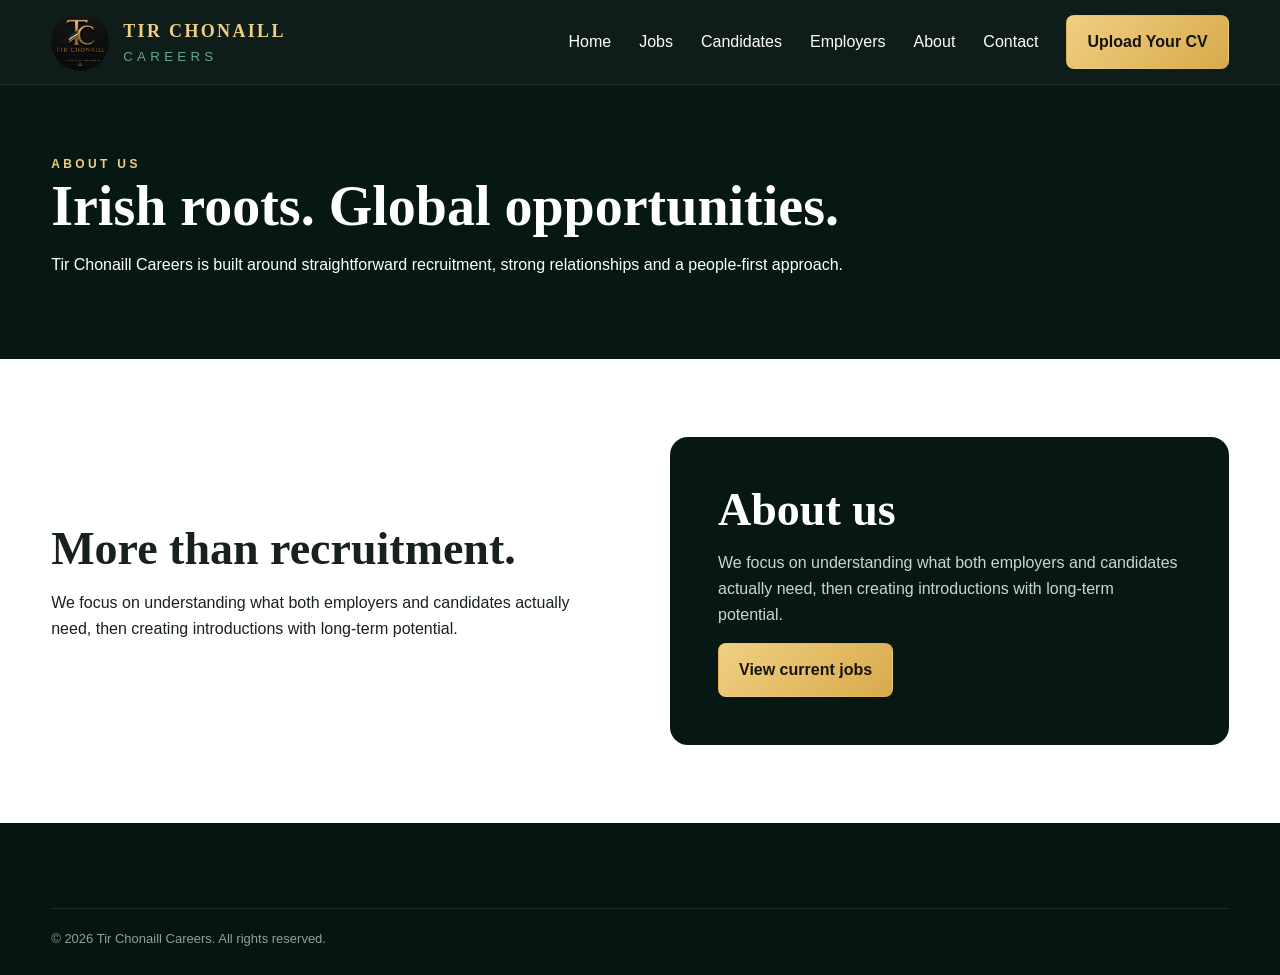
==== about.html @ 7bf4bdb2 "Add files via upload" ====
<!doctype html><html lang="en"><head><meta charset="utf-8"><meta name="viewport" content="width=device-width,initial-scale=1"><title>About us | Tir Chonaill Careers</title><link rel="stylesheet" href="css/style.css"></head><body><header class="header"><div class="container nav"><a class="brand" href="index.html"><img src="images/logo.jpg"><div><strong>TIR CHONAILL</strong><small>CAREERS</small></div></a><button class="mobile-toggle">☰</button><nav class="navlinks"><a href="index.html">Home</a><a href="jobs.html">Jobs</a><a href="candidates.html">Candidates</a><a href="employers.html">Employers</a><a href="about.html">About</a><a href="contact.html">Contact</a><a class="btn btn-gold" href="apply.html">Upload Your CV</a></nav></div></header><section class="page-hero"><div class="container"><span class="eyebrow">About us</span><h1>Irish roots. Global opportunities.</h1><p>Tir Chonaill Careers is built around straightforward recruitment, strong relationships and a people-first approach.</p></div></section><main class="section"><div class="container split"><div><h2>More than recruitment.</h2><p>We focus on understanding what both employers and candidates actually need, then creating introductions with long-term potential.</p></div><div class="panel"><h2>About us</h2><p>We focus on understanding what both employers and candidates actually need, then creating introductions with long-term potential.</p><a class="btn btn-gold" href="jobs.html">View current jobs</a></div></div></main><footer class="footer"><div class="container"><div class="copyright">© 2026 Tir Chonaill Careers. All rights reserved.</div></div></footer><script src="js/main.js"></script></body></html>
---- css/style.css ----
:root{--ink:#071814;--green:#0c5137;--green2:#123c2e;--gold:#d8aa4b;--gold2:#f0cf82;--paper:#f8f6f1;--text:#17211e;--muted:#66706c;--line:#e4e1da;--white:#fff}*{box-sizing:border-box}html{scroll-behavior:smooth}body{margin:0;font-family:Inter,Arial,sans-serif;color:var(--text);background:#fff;line-height:1.6}h1,h2,h3{font-family:Georgia,'Times New Roman',serif;line-height:1.08;margin:0 0 16px}a{text-decoration:none;color:inherit}.container{width:min(1180px,92%);margin:auto}.header{position:sticky;top:0;z-index:20;background:rgba(5,20,17,.96);color:#fff;border-bottom:1px solid rgba(255,255,255,.08)}.nav{height:84px;display:flex;align-items:center;justify-content:space-between;gap:24px}.brand{display:flex;align-items:center;gap:14px}.brand img{width:58px;height:58px;object-fit:cover;object-position:50% 20%;border-radius:50%}.brand strong{font-family:Georgia,serif;letter-spacing:.13em;color:var(--gold2);font-size:18px}.brand small{display:block;letter-spacing:.32em;color:#67a781}.navlinks{display:flex;gap:28px;align-items:center}.navlinks a:hover{color:var(--gold2)}.btn{display:inline-flex;align-items:center;justify-content:center;padding:13px 20px;border-radius:8px;font-weight:700;border:1px solid transparent;cursor:pointer}.btn-gold{background:linear-gradient(135deg,var(--gold2),var(--gold));color:#16130c}.btn-outline{border-color:rgba(255,255,255,.65);color:#fff}.btn-green{background:var(--green);color:#fff}.hero{color:#fff;background:radial-gradient(circle at 75% 25%,rgba(216,170,75,.22),transparent 35%),linear-gradient(115deg,#061713,#0b2d25 55%,#17251f);padding:92px 0 82px;overflow:hidden}.hero-grid{display:grid;grid-template-columns:1.2fr .8fr;align-items:center;gap:60px}.eyebrow{text-transform:uppercase;letter-spacing:.28em;font-size:12px;color:var(--gold2);font-weight:700}.hero h1{font-size:clamp(48px,7vw,82px);max-width:850px}.hero h1 span{color:var(--gold)}.hero p{font-size:19px;max-width:650px;color:#dce5e1}.hero-actions{display:flex;gap:14px;flex-wrap:wrap;margin-top:30px}.hero-mark{border:1px solid rgba(216,170,75,.35);padding:28px;border-radius:24px;background:rgba(255,255,255,.04);text-align:center}.hero-mark img{width:min(330px,100%);border-radius:18px;box-shadow:0 25px 60px rgba(0,0,0,.35)}.features{padding:28px 0;border-bottom:1px solid var(--line);background:#fff}.feature-grid{display:grid;grid-template-columns:repeat(4,1fr)}.feature{padding:10px 24px;border-right:1px solid var(--line)}.feature:last-child{border:0}.feature b{display:block;text-transform:uppercase;letter-spacing:.1em;font-size:12px}.feature span{color:var(--muted);font-size:14px}.section{padding:78px 0}.section-soft{background:var(--paper)}.section-head{display:flex;justify-content:space-between;gap:30px;align-items:end;margin-bottom:34px}.section h2{font-size:46px}.jobs-grid{display:grid;grid-template-columns:repeat(3,1fr);gap:18px}.job-card{border:1px solid var(--line);border-radius:12px;padding:25px;background:#fff;box-shadow:0 8px 24px rgba(20,30,25,.05);transition:.2s}.job-card:hover{transform:translateY(-3px);box-shadow:0 14px 35px rgba(20,30,25,.1)}.job-card:before{content:'';display:block;width:40px;height:3px;background:var(--gold);margin-bottom:18px}.job-card h3{font-family:Inter,Arial,sans-serif;font-size:19px}.meta{display:grid;gap:5px;color:#5d6762;font-size:14px;margin:14px 0}.job-link{color:var(--green);font-weight:800}.split{display:grid;grid-template-columns:1fr 1fr;gap:60px;align-items:center}.panel{background:var(--ink);color:#fff;padding:48px;border-radius:18px}.panel p{color:#cbd6d1}.page-hero{background:var(--ink);color:#fff;padding:65px 0}.page-hero h1{font-size:56px}.filters{display:grid;grid-template-columns:2fr 1fr 1fr auto;gap:12px;margin-bottom:28px}.input,select,textarea{width:100%;padding:14px 15px;border:1px solid #d8d8d3;border-radius:8px;background:#fff;font:inherit}textarea{min-height:150px}.form{display:grid;gap:14px}.form-row{display:grid;grid-template-columns:1fr 1fr;gap:14px}.notice{padding:15px;border-radius:8px;background:#eef6f1;color:#24513d;font-size:14px}.footer{background:#051512;color:#d4ddd9;padding:50px 0 25px}.footer-grid{display:grid;grid-template-columns:2fr 1fr 1fr;gap:40px}.footer h3{color:var(--gold2)}.copyright{border-top:1px solid rgba(255,255,255,.1);margin-top:35px;padding-top:20px;color:#8fa099;font-size:13px}.mobile-toggle{display:none}.empty{padding:30px;border:1px dashed #bbb;border-radius:10px;color:var(--muted)}@media(max-width:850px){.mobile-toggle{display:block;background:none;border:0;color:#fff;font-size:25px}.navlinks{display:none;position:absolute;top:84px;left:0;right:0;background:#061713;padding:24px;flex-direction:column}.navlinks.open{display:flex}.hero-grid,.split{grid-template-columns:1fr}.hero-mark{display:none}.feature-grid{grid-template-columns:1fr 1fr}.feature:nth-child(2){border-right:0}.jobs-grid{grid-template-columns:1fr}.filters{grid-template-columns:1fr}.section-head{align-items:start;flex-direction:column}.footer-grid{grid-template-columns:1fr}.form-row{grid-template-columns:1fr}}@media(max-width:520px){.brand strong,.brand small{display:none}.feature-grid{grid-template-columns:1fr}.feature{border-right:0;border-bottom:1px solid var(--line)}.hero{padding:65px 0}.hero h1{font-size:48px}.page-hero h1,.section h2{font-size:40px}}
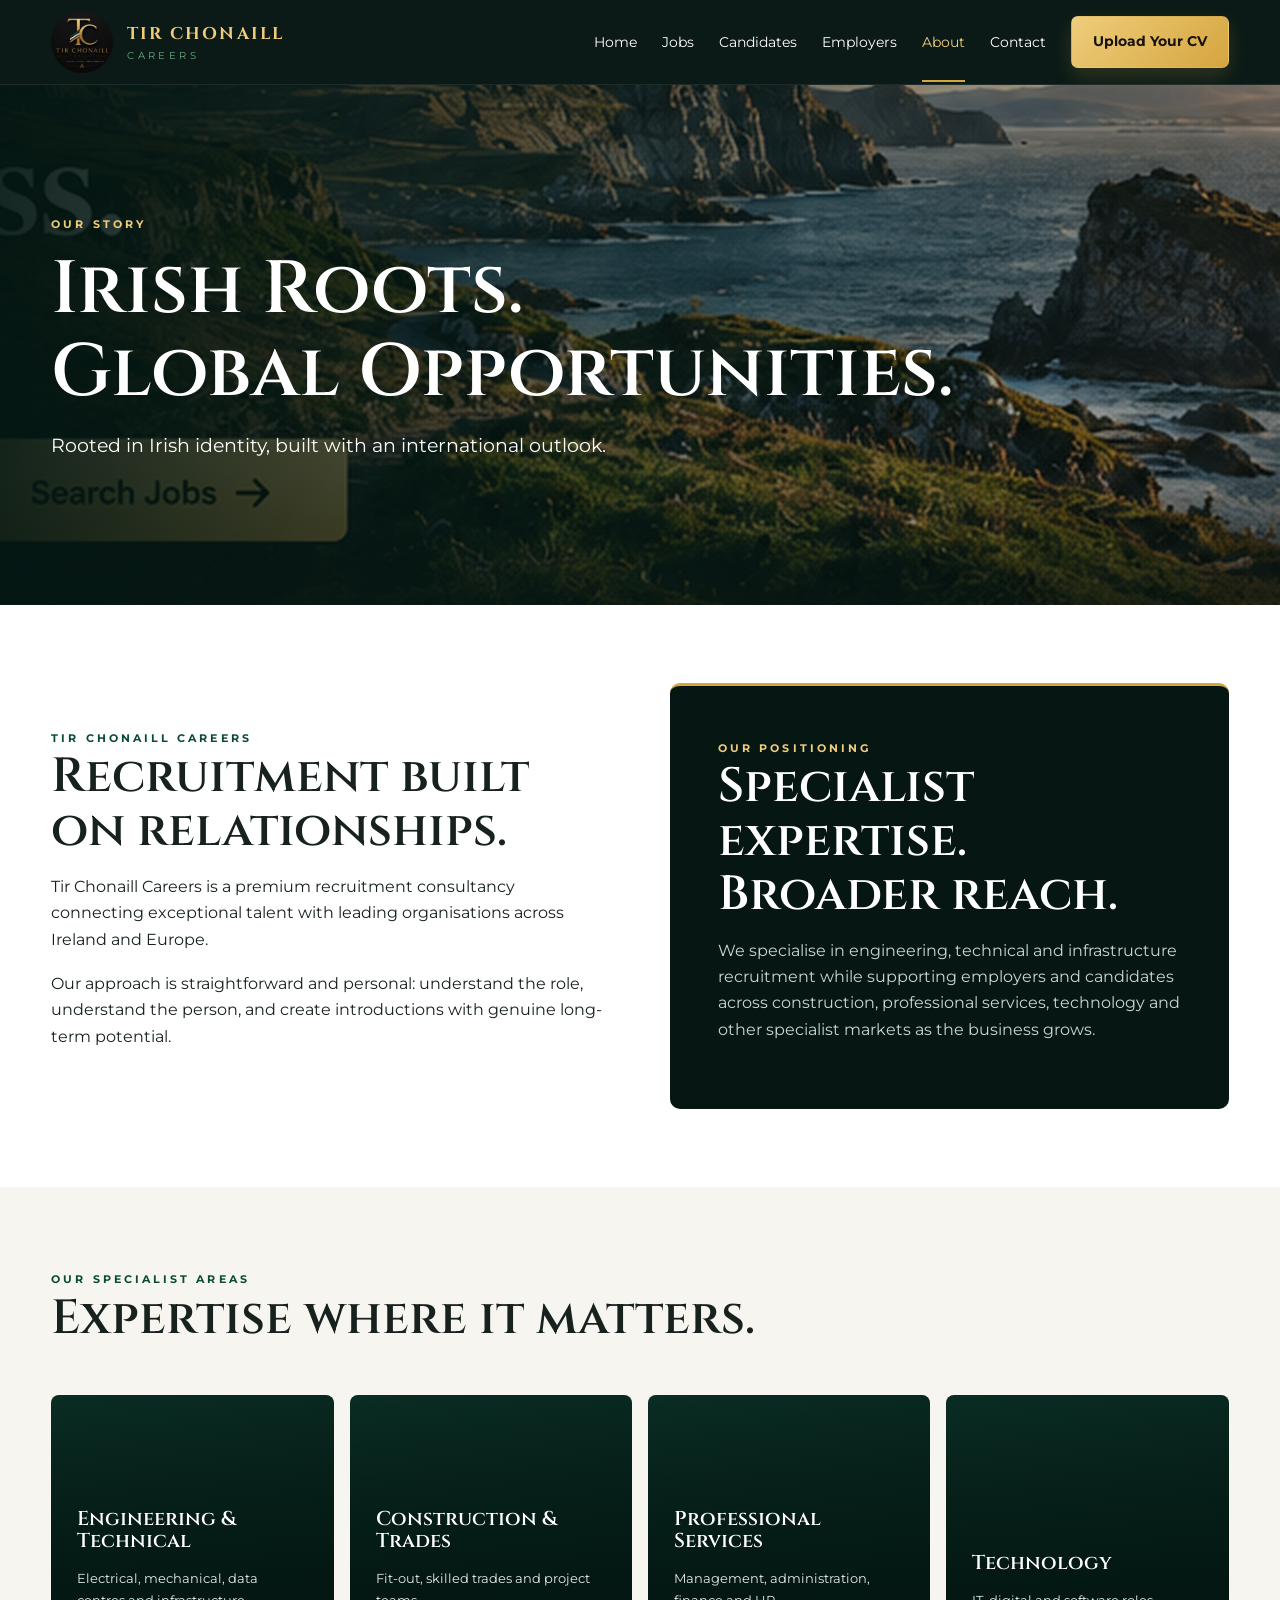
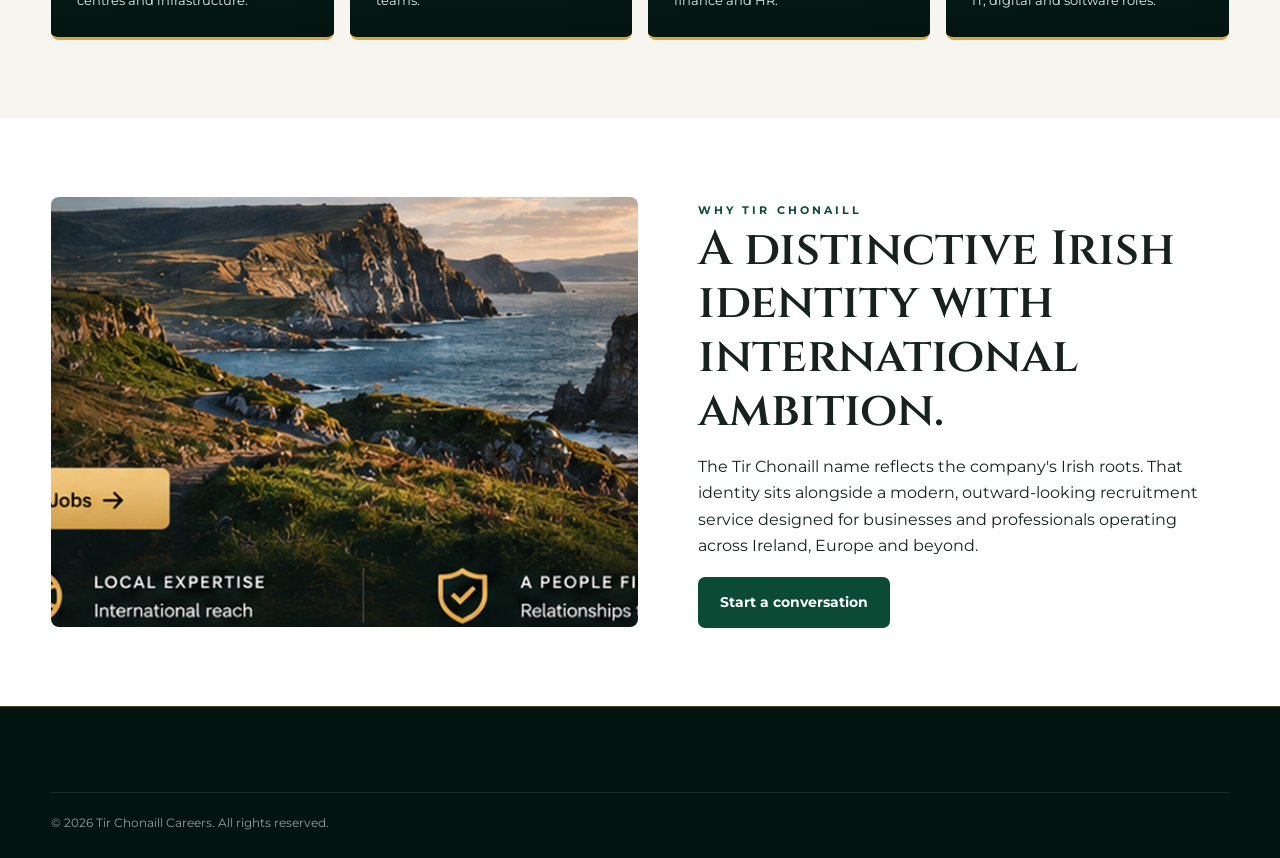
==== commit ca186972: "Add files via upload" ====
--- a/about.html
+++ b/about.html
@@ -1 +1,6 @@
-<!doctype html><html lang="en"><head><meta charset="utf-8"><meta name="viewport" content="width=device-width,initial-scale=1"><title>About us | Tir Chonaill Careers</title><link rel="stylesheet" href="css/style.css"></head><body><header class="header"><div class="container nav"><a class="brand" href="index.html"><img src="images/logo.jpg"><div><strong>TIR CHONAILL</strong><small>CAREERS</small></div></a><button class="mobile-toggle">☰</button><nav class="navlinks"><a href="index.html">Home</a><a href="jobs.html">Jobs</a><a href="candidates.html">Candidates</a><a href="employers.html">Employers</a><a href="about.html">About</a><a href="contact.html">Contact</a><a class="btn btn-gold" href="apply.html">Upload Your CV</a></nav></div></header><section class="page-hero"><div class="container"><span class="eyebrow">About us</span><h1>Irish roots. Global opportunities.</h1><p>Tir Chonaill Careers is built around straightforward recruitment, strong relationships and a people-first approach.</p></div></section><main class="section"><div class="container split"><div><h2>More than recruitment.</h2><p>We focus on understanding what both employers and candidates actually need, then creating introductions with long-term potential.</p></div><div class="panel"><h2>About us</h2><p>We focus on understanding what both employers and candidates actually need, then creating introductions with long-term potential.</p><a class="btn btn-gold" href="jobs.html">View current jobs</a></div></div></main><footer class="footer"><div class="container"><div class="copyright">© 2026 Tir Chonaill Careers. All rights reserved.</div></div></footer><script src="js/main.js"></script></body></html>+<!doctype html><html lang="en"><head><meta charset="utf-8"><meta name="viewport" content="width=device-width,initial-scale=1"><title>About | Tir Chonaill Careers</title><link rel="stylesheet" href="css/style.css"></head><body><header class="header"><div class="container nav"><a class="brand" href="index.html"><img src="images/logo.jpg" alt="Tir Chonaill Careers"><div><strong>TIR CHONAILL</strong><small>CAREERS</small></div></a><button class="mobile-toggle">☰</button><nav class="navlinks"><a href="index.html">Home</a><a href="jobs.html">Jobs</a><a href="candidates.html">Candidates</a><a href="employers.html">Employers</a><a class="active" href="about.html">About</a><a href="contact.html">Contact</a><a class="btn btn-gold" href="apply.html">Upload Your CV</a></nav></div></header>
+<section class="about-hero"><div class="container"><span class="eyebrow">Our story</span><h1>Irish Roots.<br>Global Opportunities.</h1><p>Rooted in Irish identity, built with an international outlook.</p></div></section>
+<main><section class="section"><div class="container split"><div><span class="eyebrow dark">Tir Chonaill Careers</span><h2>Recruitment built on relationships.</h2><p>Tir Chonaill Careers is a premium recruitment consultancy connecting exceptional talent with leading organisations across Ireland and Europe.</p><p>Our approach is straightforward and personal: understand the role, understand the person, and create introductions with genuine long-term potential.</p></div><div class="panel"><span class="eyebrow">Our positioning</span><h2>Specialist expertise. Broader reach.</h2><p>We specialise in engineering, technical and infrastructure recruitment while supporting employers and candidates across construction, professional services, technology and other specialist markets as the business grows.</p></div></div></section>
+<section class="section section-soft"><div class="container"><div class="section-head"><div><span class="eyebrow dark">Our specialist areas</span><h2>Expertise where it matters.</h2></div></div><div class="sector-grid"><article class="sector-card"><h3>Engineering &amp; Technical</h3><p>Electrical, mechanical, data centres and infrastructure.</p></article><article class="sector-card"><h3>Construction &amp; Trades</h3><p>Fit-out, skilled trades and project teams.</p></article><article class="sector-card"><h3>Professional Services</h3><p>Management, administration, finance and HR.</p></article><article class="sector-card"><h3>Technology</h3><p>IT, digital and software roles.</p></article></div></div></section>
+<section class="section"><div class="container story-grid"><div class="story-image"></div><div><span class="eyebrow dark">Why Tir Chonaill</span><h2>A distinctive Irish identity with international ambition.</h2><p>The Tir Chonaill name reflects the company's Irish roots. That identity sits alongside a modern, outward-looking recruitment service designed for businesses and professionals operating across Ireland, Europe and beyond.</p><a class="btn btn-green" href="contact.html">Start a conversation</a></div></div></section></main>
+<footer class="footer"><div class="container"><div class="copyright">© 2026 Tir Chonaill Careers. All rights reserved.</div></div></footer><script src="js/main.js"></script></body></html>
--- a/css/style.css
+++ b/css/style.css
@@ -1 +1,10 @@
-:root{--ink:#071814;--green:#0c5137;--green2:#123c2e;--gold:#d8aa4b;--gold2:#f0cf82;--paper:#f8f6f1;--text:#17211e;--muted:#66706c;--line:#e4e1da;--white:#fff}*{box-sizing:border-box}html{scroll-behavior:smooth}body{margin:0;font-family:Inter,Arial,sans-serif;color:var(--text);background:#fff;line-height:1.6}h1,h2,h3{font-family:Georgia,'Times New Roman',serif;line-height:1.08;margin:0 0 16px}a{text-decoration:none;color:inherit}.container{width:min(1180px,92%);margin:auto}.header{position:sticky;top:0;z-index:20;background:rgba(5,20,17,.96);color:#fff;border-bottom:1px solid rgba(255,255,255,.08)}.nav{height:84px;display:flex;align-items:center;justify-content:space-between;gap:24px}.brand{display:flex;align-items:center;gap:14px}.brand img{width:58px;height:58px;object-fit:cover;object-position:50% 20%;border-radius:50%}.brand strong{font-family:Georgia,serif;letter-spacing:.13em;color:var(--gold2);font-size:18px}.brand small{display:block;letter-spacing:.32em;color:#67a781}.navlinks{display:flex;gap:28px;align-items:center}.navlinks a:hover{color:var(--gold2)}.btn{display:inline-flex;align-items:center;justify-content:center;padding:13px 20px;border-radius:8px;font-weight:700;border:1px solid transparent;cursor:pointer}.btn-gold{background:linear-gradient(135deg,var(--gold2),var(--gold));color:#16130c}.btn-outline{border-color:rgba(255,255,255,.65);color:#fff}.btn-green{background:var(--green);color:#fff}.hero{color:#fff;background:radial-gradient(circle at 75% 25%,rgba(216,170,75,.22),transparent 35%),linear-gradient(115deg,#061713,#0b2d25 55%,#17251f);padding:92px 0 82px;overflow:hidden}.hero-grid{display:grid;grid-template-columns:1.2fr .8fr;align-items:center;gap:60px}.eyebrow{text-transform:uppercase;letter-spacing:.28em;font-size:12px;color:var(--gold2);font-weight:700}.hero h1{font-size:clamp(48px,7vw,82px);max-width:850px}.hero h1 span{color:var(--gold)}.hero p{font-size:19px;max-width:650px;color:#dce5e1}.hero-actions{display:flex;gap:14px;flex-wrap:wrap;margin-top:30px}.hero-mark{border:1px solid rgba(216,170,75,.35);padding:28px;border-radius:24px;background:rgba(255,255,255,.04);text-align:center}.hero-mark img{width:min(330px,100%);border-radius:18px;box-shadow:0 25px 60px rgba(0,0,0,.35)}.features{padding:28px 0;border-bottom:1px solid var(--line);background:#fff}.feature-grid{display:grid;grid-template-columns:repeat(4,1fr)}.feature{padding:10px 24px;border-right:1px solid var(--line)}.feature:last-child{border:0}.feature b{display:block;text-transform:uppercase;letter-spacing:.1em;font-size:12px}.feature span{color:var(--muted);font-size:14px}.section{padding:78px 0}.section-soft{background:var(--paper)}.section-head{display:flex;justify-content:space-between;gap:30px;align-items:end;margin-bottom:34px}.section h2{font-size:46px}.jobs-grid{display:grid;grid-template-columns:repeat(3,1fr);gap:18px}.job-card{border:1px solid var(--line);border-radius:12px;padding:25px;background:#fff;box-shadow:0 8px 24px rgba(20,30,25,.05);transition:.2s}.job-card:hover{transform:translateY(-3px);box-shadow:0 14px 35px rgba(20,30,25,.1)}.job-card:before{content:'';display:block;width:40px;height:3px;background:var(--gold);margin-bottom:18px}.job-card h3{font-family:Inter,Arial,sans-serif;font-size:19px}.meta{display:grid;gap:5px;color:#5d6762;font-size:14px;margin:14px 0}.job-link{color:var(--green);font-weight:800}.split{display:grid;grid-template-columns:1fr 1fr;gap:60px;align-items:center}.panel{background:var(--ink);color:#fff;padding:48px;border-radius:18px}.panel p{color:#cbd6d1}.page-hero{background:var(--ink);color:#fff;padding:65px 0}.page-hero h1{font-size:56px}.filters{display:grid;grid-template-columns:2fr 1fr 1fr auto;gap:12px;margin-bottom:28px}.input,select,textarea{width:100%;padding:14px 15px;border:1px solid #d8d8d3;border-radius:8px;background:#fff;font:inherit}textarea{min-height:150px}.form{display:grid;gap:14px}.form-row{display:grid;grid-template-columns:1fr 1fr;gap:14px}.notice{padding:15px;border-radius:8px;background:#eef6f1;color:#24513d;font-size:14px}.footer{background:#051512;color:#d4ddd9;padding:50px 0 25px}.footer-grid{display:grid;grid-template-columns:2fr 1fr 1fr;gap:40px}.footer h3{color:var(--gold2)}.copyright{border-top:1px solid rgba(255,255,255,.1);margin-top:35px;padding-top:20px;color:#8fa099;font-size:13px}.mobile-toggle{display:none}.empty{padding:30px;border:1px dashed #bbb;border-radius:10px;color:var(--muted)}@media(max-width:850px){.mobile-toggle{display:block;background:none;border:0;color:#fff;font-size:25px}.navlinks{display:none;position:absolute;top:84px;left:0;right:0;background:#061713;padding:24px;flex-direction:column}.navlinks.open{display:flex}.hero-grid,.split{grid-template-columns:1fr}.hero-mark{display:none}.feature-grid{grid-template-columns:1fr 1fr}.feature:nth-child(2){border-right:0}.jobs-grid{grid-template-columns:1fr}.filters{grid-template-columns:1fr}.section-head{align-items:start;flex-direction:column}.footer-grid{grid-template-columns:1fr}.form-row{grid-template-columns:1fr}}@media(max-width:520px){.brand strong,.brand small{display:none}.feature-grid{grid-template-columns:1fr}.feature{border-right:0;border-bottom:1px solid var(--line)}.hero{padding:65px 0}.hero h1{font-size:48px}.page-hero h1,.section h2{font-size:40px}}
+@import url('https://fonts.googleapis.com/css2?family=Cinzel:wght@500;600&family=Montserrat:wght@400;500;600;700&display=swap');
+:root{--ink:#061713;--charcoal:#111716;--green:#0b4b35;--green2:#123c2e;--gold:#d5a53f;--gold2:#efcd7b;--paper:#f7f5ef;--text:#17211e;--muted:#68716d;--line:#e2dfd7;--white:#fff}*{box-sizing:border-box}html{scroll-behavior:smooth}body{margin:0;font-family:'Montserrat',Arial,sans-serif;color:var(--text);background:#fff;line-height:1.65}h1,h2,h3{font-family:'Cinzel',Georgia,serif;line-height:1.12;margin:0 0 16px;font-weight:600}p{margin:0 0 18px}a{text-decoration:none;color:inherit}.container{width:min(1180px,92%);margin:auto}.header{position:sticky;top:0;z-index:20;background:rgba(4,19,16,.97);color:#fff;border-bottom:1px solid rgba(255,255,255,.08)}.nav{min-height:84px;display:flex;align-items:center;justify-content:space-between;gap:24px}.brand{display:flex;align-items:center;gap:14px}.brand img{width:62px;height:62px;object-fit:cover;object-position:50% 18%;border-radius:50%}.brand strong{font-family:'Cinzel',serif;letter-spacing:.12em;color:var(--gold2);font-size:17px}.brand small{display:block;letter-spacing:.34em;color:#65aa81;font-size:10px}.navlinks{display:flex;gap:25px;align-items:center;font-size:14px}.navlinks>a:not(.btn){padding:29px 0 25px;border-bottom:2px solid transparent}.navlinks>a.active,.navlinks>a:not(.btn):hover{color:var(--gold2);border-bottom-color:var(--gold)}.btn{display:inline-flex;align-items:center;justify-content:center;padding:13px 21px;border-radius:7px;font-weight:700;border:1px solid transparent;cursor:pointer;font-size:14px}.btn-gold{background:linear-gradient(135deg,var(--gold2),var(--gold));color:#16130c;box-shadow:0 8px 20px rgba(213,165,63,.18)}.btn-outline{border-color:rgba(255,255,255,.7);color:#fff;background:rgba(4,19,16,.22)}.btn-green{background:var(--green);color:#fff}.mobile-toggle{display:none}.eyebrow{text-transform:uppercase;letter-spacing:.28em;font-size:11px;color:var(--gold2);font-weight:700}.eyebrow.dark{color:var(--green)}
+.hero{color:#fff;background:linear-gradient(115deg,#041713 0%,#09271f 62%,#111b18 100%);padding:72px 0;overflow:hidden}.hero-grid{display:grid;grid-template-columns:1.12fr .88fr;align-items:center;gap:50px}.hero h1{font-size:clamp(48px,6vw,78px);letter-spacing:-.035em;margin-top:12px;max-width:780px}.hero h1 span{color:var(--gold)}.hero p{font-size:16px;max-width:690px;color:#dbe4e0}.hero .hero-lead{font-size:20px;color:#fff;max-width:680px}.hero .eyebrow span{color:#58b47d}.hero-actions{display:flex;gap:14px;flex-wrap:wrap;margin-top:28px}.hero-people{height:430px;position:relative}.hero-photo{position:absolute;background-size:cover;background-position:center;border:1px solid rgba(239,205,123,.32);box-shadow:0 24px 60px rgba(0,0,0,.32)}.hero-photo-one{width:72%;height:82%;right:0;top:0;background-image:linear-gradient(0deg,rgba(5,21,17,.15),rgba(5,21,17,.02)),url('../images/employer.jpg');border-radius:6px}.hero-photo-two{width:55%;height:58%;left:0;bottom:0;background-image:url('../images/candidate.jpg');border-radius:6px;border:6px solid #08251e}.features{padding:25px 0;border-bottom:1px solid var(--line);background:#fff}.feature-grid{display:grid;grid-template-columns:repeat(4,1fr)}.feature{padding:8px 24px;border-right:1px solid var(--line)}.feature:last-child{border:0}.feature b{display:block;text-transform:uppercase;letter-spacing:.1em;font-size:11px}.feature span{color:var(--muted);font-size:13px}.section{padding:78px 0}.section-soft{background:var(--paper)}.section-head{display:flex;justify-content:space-between;gap:30px;align-items:end;margin-bottom:34px}.section-head p{max-width:680px}.section h2{font-size:clamp(34px,4vw,48px)}.sector-grid{display:grid;grid-template-columns:repeat(4,1fr);gap:16px}.sector-card{min-height:245px;border-radius:8px;padding:26px;background:linear-gradient(160deg,#0b3228,#062019);color:#fff;display:flex;flex-direction:column;justify-content:flex-end;position:relative;overflow:hidden;border-bottom:3px solid var(--gold)}.sector-card:before{content:'';position:absolute;inset:0;background:linear-gradient(0deg,rgba(3,20,16,.94),rgba(3,20,16,.18));z-index:0}.sector-card.engineering{background-image:url('../images/engineer.jpg');background-size:cover;background-position:center}.sector-card.construction{background-image:url('../images/construction.jpg');background-size:cover;background-position:center}.sector-card.professional{background-image:url('../images/candidate.jpg');background-size:cover;background-position:center}.sector-card.technology{background-image:url('../images/office.jpg');background-size:cover;background-position:center}.sector-card>*{position:relative;z-index:1}.sector-card h3{font-size:20px;color:#fff}.sector-card p{font-size:13px;margin:0;color:#e4ece8}.sector-icon{font-size:30px;color:var(--gold2);margin-bottom:18px}.jobs-grid{display:grid;grid-template-columns:repeat(3,1fr);gap:18px}.job-card{border:1px solid var(--line);border-radius:10px;background:#fff;box-shadow:0 8px 24px rgba(20,30,25,.05);transition:.2s;overflow:hidden}.job-card:hover{transform:translateY(-3px);box-shadow:0 14px 35px rgba(20,30,25,.1)}.job-card .job-photo{height:150px;background-size:cover;background-position:center}.job-card .job-body{padding:23px}.job-card h3{font-family:'Montserrat',Arial,sans-serif;font-size:18px}.meta{display:grid;gap:5px;color:#5d6762;font-size:13px;margin:14px 0}.job-link{color:var(--green);font-weight:800}.global-band{background:linear-gradient(90deg,#061713,#0b3b2d);color:#fff;padding:48px 0;border-top:1px solid rgba(213,165,63,.4);border-bottom:1px solid rgba(213,165,63,.4)}.global-inner{display:grid;grid-template-columns:.85fr 1.15fr;gap:70px;align-items:center}.global-band h2{font-size:35px;margin:7px 0 0}.global-band p{margin:0;color:#d7e0dc}.people-strip{display:grid;grid-template-columns:1fr 1fr;background:#061713}.people-card{min-height:390px;background-size:cover;background-position:center;position:relative;display:flex;align-items:flex-end}.people-card:before{content:'';position:absolute;inset:0;background:linear-gradient(90deg,rgba(3,20,16,.94),rgba(3,20,16,.45))}.employer-photo:before{background:linear-gradient(270deg,rgba(3,20,16,.94),rgba(3,20,16,.4))}.candidate-photo{background-image:url('../images/candidate.jpg')}.employer-photo{background-image:url('../images/employer.jpg');justify-content:flex-end}.people-copy{position:relative;z-index:1;color:#fff;padding:50px;width:min(560px,92%)}.people-copy h2{font-size:38px}.people-copy p{color:#e0e8e4;font-size:15px;max-width:490px}.page-hero{background:linear-gradient(90deg,rgba(4,23,19,.97),rgba(4,23,19,.74)),url('../images/office.jpg');background-size:cover;background-position:center;color:#fff;padding:75px 0}.page-hero h1{font-size:clamp(42px,6vw,62px);max-width:780px}.page-hero p{max-width:700px;font-size:18px;color:#e0e8e4}.candidate-page{background-image:linear-gradient(90deg,rgba(4,23,19,.96),rgba(4,23,19,.46)),url('../images/candidate.jpg');background-position:center}.employer-page{background-image:linear-gradient(90deg,rgba(4,23,19,.96),rgba(4,23,19,.44)),url('../images/employer.jpg');background-position:center}.jobs-page{background-image:linear-gradient(90deg,rgba(4,23,19,.96),rgba(4,23,19,.52)),url('../images/engineer.jpg')}.about-hero{min-height:520px;display:flex;align-items:center;background-image:linear-gradient(90deg,rgba(4,23,19,.93),rgba(4,23,19,.22)),url('../images/hero.jpg');background-size:cover;background-position:center;color:#fff}.about-hero h1{font-size:clamp(46px,7vw,74px);margin-top:12px}.about-hero p{font-size:19px}.split{display:grid;grid-template-columns:1fr 1fr;gap:60px;align-items:center}.panel{background:var(--ink);color:#fff;padding:48px;border-radius:10px;border-top:3px solid var(--gold)}.panel p{color:#cbd6d1}.image-panel{min-height:440px;background-size:cover;background-position:center;border-radius:8px;box-shadow:0 18px 50px rgba(0,0,0,.12)}.candidate-panel{background-image:url('../images/candidate.jpg')}.employer-panel{background-image:url('../images/employer.jpg')}.three-grid{display:grid;grid-template-columns:repeat(3,1fr);gap:18px}.info-card{padding:30px;border:1px solid var(--line);background:#fff;border-radius:8px}.info-card b{color:var(--gold);font-family:'Cinzel',serif;font-size:24px}.info-card h3{font-size:21px;margin-top:10px}.story-grid{display:grid;grid-template-columns:1.05fr .95fr;gap:60px;align-items:center}.story-image{min-height:430px;background:url('../images/hero.jpg') center/cover;border-radius:8px}.filters{display:grid;grid-template-columns:2fr 1fr 1fr auto;gap:12px;margin-bottom:28px}.input,select,textarea{width:100%;padding:14px 15px;border:1px solid #d8d8d3;border-radius:7px;background:#fff;font:inherit}textarea{min-height:150px}.form{display:grid;gap:14px}.form-row{display:grid;grid-template-columns:1fr 1fr;gap:14px}.notice{padding:15px;border-radius:8px;background:#eef6f1;color:#24513d;font-size:14px}.footer{background:#041411;color:#d4ddd9;padding:50px 0 25px;border-top:1px solid rgba(213,165,63,.35)}.footer-grid{display:grid;grid-template-columns:2fr 1fr 1fr;gap:40px}.footer h3{color:var(--gold2)}.copyright{border-top:1px solid rgba(255,255,255,.1);margin-top:35px;padding-top:20px;color:#8fa099;font-size:12px}.empty{padding:30px;border:1px dashed #bbb;border-radius:10px;color:var(--muted)}
+@media(max-width:900px){.mobile-toggle{display:block;background:none;border:0;color:#fff;font-size:25px}.navlinks{display:none;position:absolute;top:84px;left:0;right:0;background:#061713;padding:24px;flex-direction:column}.navlinks.open{display:flex}.navlinks>a:not(.btn){padding:5px;border:0}.hero-grid,.split,.story-grid,.global-inner{grid-template-columns:1fr}.hero-people{height:360px}.sector-grid{grid-template-columns:1fr 1fr}.feature-grid{grid-template-columns:1fr 1fr}.feature:nth-child(2){border-right:0}.jobs-grid,.three-grid{grid-template-columns:1fr}.filters{grid-template-columns:1fr}.section-head{align-items:start;flex-direction:column}.people-strip{grid-template-columns:1fr}.people-card{min-height:360px}.footer-grid{grid-template-columns:1fr}.form-row{grid-template-columns:1fr}}
+@media(max-width:560px){.brand strong,.brand small{display:none}.feature-grid,.sector-grid{grid-template-columns:1fr}.feature{border-right:0;border-bottom:1px solid var(--line)}.hero{padding:55px 0}.hero h1{font-size:45px}.hero-people{height:290px}.hero-photo-one{width:82%}.hero-photo-two{width:58%}.section{padding:58px 0}.page-hero h1,.section h2{font-size:36px}.about-hero{min-height:440px}.people-copy{padding:36px 24px}}
+
+/* Refined homepage — intentionally restrained and editorial */
+.hero-refined{min-height:620px;display:flex;align-items:center;background-image:linear-gradient(90deg,rgba(4,23,19,.96) 0%,rgba(4,23,19,.84) 40%,rgba(4,23,19,.18) 72%,rgba(4,23,19,.08) 100%),url('../images/employer.jpg');background-size:cover;background-position:center;padding:90px 0}.hero-refined .refined-copy{max-width:700px}.hero-refined h1{font-size:clamp(50px,6.2vw,76px);max-width:760px}.hero-refined .hero-lead{font-size:21px;max-width:650px}.sectors-clean{background:#fff}.clean-intro{max-width:720px;margin-bottom:48px}.clean-intro h2{margin-top:10px}.clean-intro p{font-size:17px;color:var(--muted)}.sector-list{display:grid;grid-template-columns:repeat(4,1fr);border-top:1px solid var(--line);border-bottom:1px solid var(--line)}.sector-list article{padding:34px 30px 34px 0;margin-right:30px;border-right:1px solid var(--line)}.sector-list article:last-child{border-right:0;margin-right:0}.sector-list span{font-size:12px;letter-spacing:.18em;color:var(--gold);font-weight:700}.sector-list h3{font-family:'Montserrat',Arial,sans-serif;font-size:17px;margin:14px 0 10px}.sector-list p{font-size:13px;color:var(--muted);margin:0}.latest-clean{background:var(--paper)}.latest-clean .job-card{box-shadow:none;border-radius:3px}.latest-clean .job-card:hover{box-shadow:0 10px 25px rgba(20,30,25,.07)}.latest-clean .job-photo{display:none}.text-link{color:var(--green);font-weight:700;font-size:14px;border-bottom:1px solid rgba(11,75,53,.25);padding-bottom:3px}.approach-section{background:#fff}.approach-grid{display:grid;grid-template-columns:.95fr 1.05fr;gap:72px;align-items:center}.approach-image{min-height:500px;background:url('../images/candidate.jpg') center/cover;border-radius:2px}.approach-copy>p{font-size:17px;color:var(--muted);max-width:650px}.approach-copy h2{font-size:clamp(36px,4vw,50px);margin-top:10px}.approach-actions{display:grid;grid-template-columns:1fr 1fr;gap:38px;margin-top:38px;padding-top:32px;border-top:1px solid var(--line)}.approach-actions h3{font-family:'Montserrat',Arial,sans-serif;font-size:17px;margin-bottom:8px}.approach-actions p{font-size:13px;color:var(--muted)}.closing-band{background:#071d17;color:#fff;text-align:center;padding:68px 0;border-top:1px solid rgba(213,165,63,.35)}.closing-band span{text-transform:uppercase;letter-spacing:.25em;font-size:11px;color:var(--gold2)}.closing-band h2{font-size:clamp(32px,4vw,46px);margin:12px 0 25px}.closing-band .btn{min-width:145px}
+@media(max-width:900px){.hero-refined{min-height:560px;background-position:62% center}.sector-list{grid-template-columns:1fr 1fr}.sector-list article{border-bottom:1px solid var(--line)}.approach-grid{grid-template-columns:1fr;gap:42px}.approach-image{min-height:420px}}
+@media(max-width:560px){.hero-refined{min-height:540px;padding:70px 0;background-image:linear-gradient(90deg,rgba(4,23,19,.96),rgba(4,23,19,.68)),url('../images/employer.jpg')}.sector-list{grid-template-columns:1fr}.sector-list article{border-right:0;margin-right:0;padding:26px 0}.approach-actions{grid-template-columns:1fr}.approach-image{min-height:340px}}
